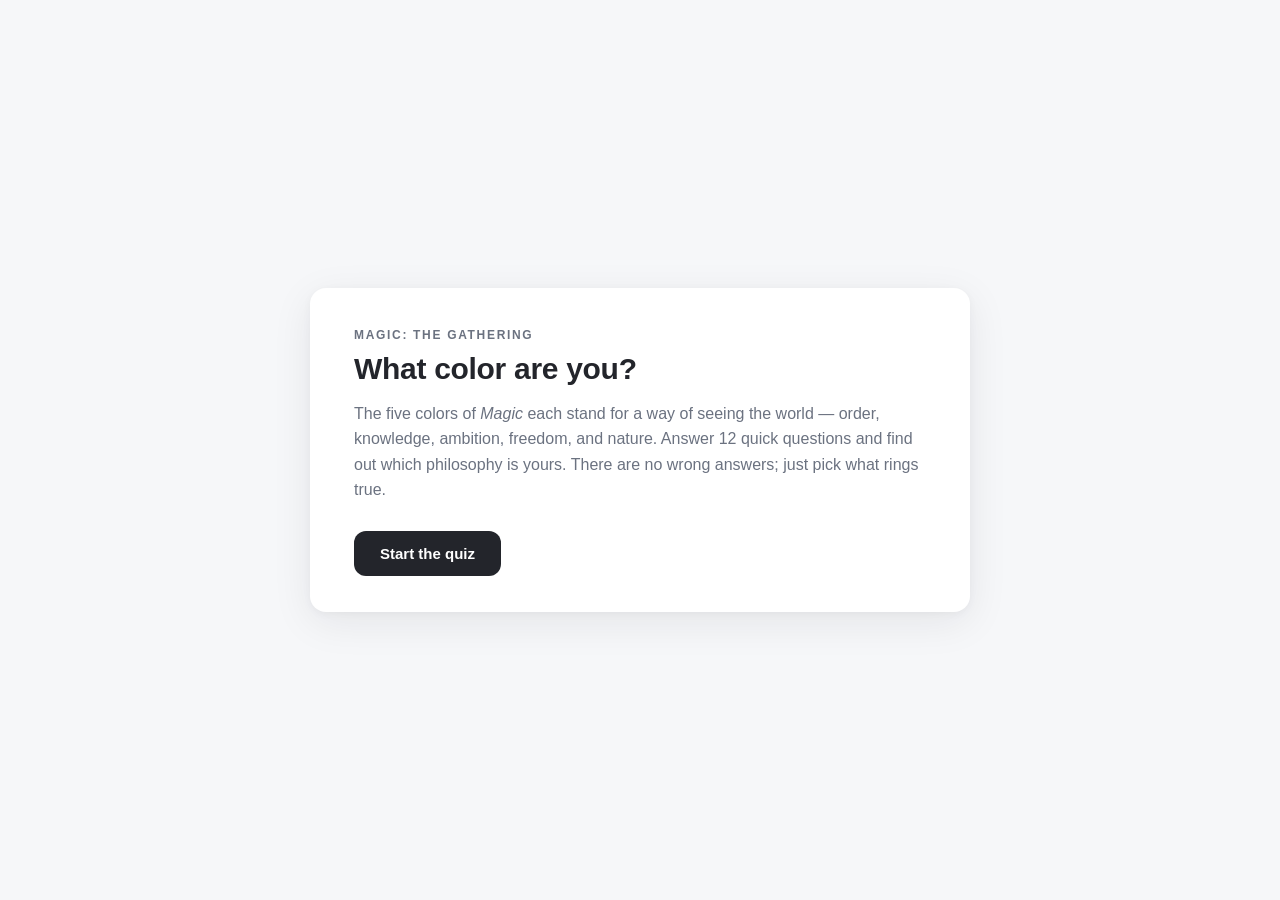
==== index.html @ 5d87f361 "Initial commit" ====
<!DOCTYPE html>
<html lang="en">
<head>
<meta charset="UTF-8">
<meta name="viewport" content="width=device-width, initial-scale=1.0">
<title>What Color Are You? — A Magic: The Gathering Quiz</title>
<style>
  :root {
    --w: #d4af37;   /* White  -> gold */
    --u: #3a7cc4;   /* Blue   */
    --b: #4b4554;   /* Black  -> slate-purple */
    --r: #cb4b3e;   /* Red    */
    --g: #3fa463;   /* Green  */
    --ink: #23252b;
    --muted: #6b7280;
    --line: #e7e8ec;
    --bg: #f6f7f9;
    --card: #ffffff;
    --radius: 16px;
    --shadow: 0 10px 40px rgba(20,23,33,0.08), 0 2px 8px rgba(20,23,33,0.04);
  }

  * { box-sizing: border-box; }

  html, body {
    margin: 0;
    padding: 0;
    background: var(--bg);
    color: var(--ink);
    font-family: -apple-system, BlinkMacSystemFont, "Segoe UI", Roboto, Helvetica, Arial, sans-serif;
    -webkit-font-smoothing: antialiased;
  }

  .wrap {
    min-height: 100vh;
    display: flex;
    align-items: center;
    justify-content: center;
    padding: 40px 20px;
  }

  .card {
    width: 100%;
    max-width: 660px;
    background: var(--card);
    border-radius: var(--radius);
    box-shadow: var(--shadow);
    padding: 40px 44px 36px;
    overflow: hidden;
  }

  .eyebrow {
    font-size: 12px;
    letter-spacing: 0.14em;
    text-transform: uppercase;
    color: var(--muted);
    font-weight: 600;
    margin: 0 0 10px;
  }

  h1 {
    font-size: 30px;
    line-height: 1.15;
    margin: 0 0 14px;
    letter-spacing: -0.01em;
  }

  .lede {
    font-size: 16px;
    line-height: 1.6;
    color: var(--muted);
    margin: 0 0 28px;
  }

  .btn {
    display: inline-block;
    border: none;
    cursor: pointer;
    font: inherit;
    font-weight: 600;
    border-radius: 12px;
    transition: transform .12s ease, box-shadow .12s ease, background .15s ease, border-color .15s ease;
  }

  .btn-primary {
    background: var(--ink);
    color: #fff;
    padding: 14px 26px;
    font-size: 15px;
  }
  .btn-primary:hover { transform: translateY(-1px); box-shadow: 0 8px 20px rgba(20,23,33,0.18); }

  .btn-ghost {
    background: transparent;
    color: var(--ink);
    border: 1px solid var(--line);
    padding: 12px 22px;
    font-size: 14px;
  }
  .btn-ghost:hover { border-color: var(--ink); }

  /* progress */
  .progress-head {
    display: flex;
    justify-content: space-between;
    align-items: baseline;
    margin-bottom: 14px;
  }
  .progress-head .count { font-size: 13px; font-weight: 600; color: var(--muted); letter-spacing: .02em; }
  .progress-track {
    height: 6px;
    background: var(--line);
    border-radius: 99px;
    overflow: hidden;
    margin-bottom: 30px;
  }
  .progress-fill {
    height: 100%;
    width: 0%;
    background: linear-gradient(90deg, var(--u), var(--g));
    border-radius: 99px;
    transition: width .35s cubic-bezier(.4,0,.2,1);
  }

  .question {
    font-size: 22px;
    line-height: 1.3;
    margin: 0 0 22px;
    letter-spacing: -0.01em;
  }

  .options { display: flex; flex-direction: column; gap: 10px; }

  .option {
    text-align: left;
    background: #fbfbfc;
    border: 1px solid var(--line);
    border-radius: 12px;
    padding: 15px 18px;
    font-size: 15.5px;
    line-height: 1.45;
    color: var(--ink);
    cursor: pointer;
    transition: border-color .14s ease, background .14s ease, transform .08s ease;
  }
  .option:hover { border-color: var(--ink); background: #fff; }
  .option:active { transform: scale(.992); }

  .back-row { margin-top: 24px; }
  .back-link {
    background: none; border: none; cursor: pointer; font: inherit;
    color: var(--muted); font-size: 14px; padding: 4px 0;
  }
  .back-link:hover { color: var(--ink); }
  .back-link[disabled] { opacity: .35; cursor: default; }

  /* fade animation */
  .fade { animation: fade .32s ease; }
  @keyframes fade { from { opacity: 0; transform: translateY(8px);} to { opacity: 1; transform: none; } }

  /* results */
  .result-swatches { display: flex; gap: 12px; margin: 4px 0 22px; }
  .swatch {
    width: 56px; height: 56px; border-radius: 14px;
    box-shadow: inset 0 0 0 1px rgba(0,0,0,.06);
    display: flex; align-items: center; justify-content: center;
    color: #fff; font-weight: 700; font-size: 22px;
  }
  .swatch.w { color: #6b531a; }  /* gold needs dark glyph */

  .result-kicker { font-size: 13px; letter-spacing:.12em; text-transform: uppercase; color: var(--muted); font-weight:600; margin:0 0 8px;}
  .result-title { font-size: 28px; margin: 0 0 16px; line-height: 1.2; }
  .result-body { font-size: 16px; line-height: 1.65; color: #3a3d45; margin: 0 0 14px; }
  .result-body strong { color: var(--ink); }

  .bars { margin: 26px 0 30px; display: flex; flex-direction: column; gap: 12px; }
  .bar-row { display: grid; grid-template-columns: 64px 1fr 42px; align-items: center; gap: 12px; }
  .bar-label { font-size: 13px; font-weight: 600; color: var(--ink); }
  .bar-track { height: 10px; background: var(--line); border-radius: 99px; overflow: hidden; }
  .bar-fill { height: 100%; width: 0; border-radius: 99px; transition: width .7s cubic-bezier(.2,.7,.2,1); }
  .bar-pct { font-size: 13px; color: var(--muted); text-align: right; font-variant-numeric: tabular-nums; }

  .footnote { font-size: 13px; color: var(--muted); line-height: 1.55; margin: 22px 0 0; }

  @media (max-width: 520px) {
    .card { padding: 30px 24px 28px; }
    h1 { font-size: 25px; }
    .question { font-size: 20px; }
    .bar-row { grid-template-columns: 54px 1fr 40px; }
  }
</style>
</head>
<body>
<div class="wrap">
  <main class="card" id="card"></main>
</div>

<script>
/* ---------- Color metadata ---------- */
const COLORS = {
  W: { name: "White", varc: "--w", hex: "#d4af37", glyph: "☀",
       creed: "Peace and prosperity through order, morality, and the group.",
       blurb: "You believe the world can be better than it is, and that the way there is putting the needs of the group ahead of your own. You value morality, fairness, structure, and community — a society where no one is left to suffer." },
  U: { name: "Blue", varc: "--u", hex: "#3a7cc4", glyph: "✶",
       creed: "Perfection through knowledge and self-improvement.",
       blurb: "You believe people are what they choose to become, and that knowledge is the path there. You prize learning, careful thought, and doing things right over doing them fast. Give you enough information and time, and you can solve almost anything." },
  B: { name: "Black", varc: "--b", hex: "#4b4554", glyph: "✦",
       creed: "Power through ruthless self-interest — be your own champion.",
       blurb: "You see the world clearly and pragmatically: no one will look out for you like you will. You believe in merit, ambition, and seizing opportunity without fear. You're willing to do what others won't to get what you want." },
  R: { name: "Red", varc: "--r", hex: "#cb4b3e", glyph: "✷",
       creed: "Freedom and fulfillment through emotion, impulse, and action.",
       blurb: "You believe a life worth living is one lived fully — listen to what you feel and act on it. You value passion, freedom, spontaneity, and loyalty to the people you love. You'd rather have high highs and low lows than feel nothing at all." },
  G: { name: "Green", varc: "--g", hex: "#3fa463", glyph: "❧",
       creed: "Acceptance of nature as it is; find and fulfill your role.",
       blurb: "You believe the world is already whole, and wisdom is accepting it rather than fighting it. You trust instinct, tradition, and your place in something larger than yourself. You've found your answers — now you live them." }
};
const ORDER = ["W","U","B","R","G"];

/* ---------- Questions (each option scores exactly one color) ---------- */
const QUESTIONS = [
  { q: "What's the surest path to a good life?",
    a: [
      ["W","Build a fair society where everyone's needs are met."],
      ["U","Learn all you can and become the best version of yourself."],
      ["B","Gain the power to live entirely on your own terms."],
      ["R","Follow your passions and squeeze every drop out of each day."],
      ["G","Find your natural place in the world and fulfill it."]
    ]},
  { q: "Facing a big decision, you tend to...",
    a: [
      ["U","Research every option carefully before you commit."],
      ["R","Trust your gut and act now."],
      ["W","Weigh what's right and what the rules say."],
      ["G","Go with what feels natural and true to you."],
      ["B","Pick whatever moves you closest to what you want."]
    ]},
  { q: "What do you believe shapes who a person becomes?",
    a: [
      ["U","A blank slate — you become whoever you choose to be."],
      ["G","An inborn nature and a role you grow into."],
      ["B","Sheer will — you are whatever you fight to become."],
      ["W","Your choices, guided by right and wrong."],
      ["R","What you feel and do in the moment."]
    ]},
  { q: "Other people are best thought of as...",
    a: [
      ["W","A community we're all responsible for."],
      ["B","Looking out for themselves — as everyone should."],
      ["G","Threads in one interconnected web of life."],
      ["R","People to connect with and share experiences."],
      ["U","Minds full of knowledge and untapped potential."]
    ]},
  { q: "Your honest feeling about rules is...",
    a: [
      ["W","Necessary — they keep everyone safe and fair."],
      ["R","Mostly obstacles between you and a full life."],
      ["B","Useful when they serve me, ignorable when they don't."],
      ["U","Good, as long as they make the system work better."],
      ["G","I trust natural order over rules imposed by people."]
    ]},
  { q: "How do you feel about change?",
    a: [
      ["G","The world is fine as it is; change should be slow and natural."],
      ["U","Change is how we improve toward something better."],
      ["R","Bring it on — change keeps life exciting."],
      ["B","I'll change whatever gets me ahead."],
      ["W","Change carefully, to make life better for everyone."]
    ]},
  { q: "Your greatest strength is...",
    a: [
      ["U","Knowledge — I can out-think almost any problem."],
      ["R","Speed and the nerve to act."],
      ["W","Discipline and a steady moral compass."],
      ["B","Relentless focus on what I want."],
      ["G","Unshakable certainty about who I am."]
    ]},
  { q: "What worries you most in other people?",
    a: [
      ["W","Recklessness and selfishness."],
      ["U","Acting without thinking it through."],
      ["B","Weakness, and letting others control you."],
      ["G","Arrogance — thinking we can master nature."],
      ["R","Being too afraid to ever truly live."]
    ]},
  { q: "When conflict comes, you...",
    a: [
      ["R","Meet it head-on, right now."],
      ["U","Stay patient — plan and wait for the right moment."],
      ["B","Do whatever it takes to come out ahead."],
      ["W","Resolve it through fair rules and justice."],
      ["G","Rely on strength and what comes naturally."]
    ]},
  { q: "At the very end, what would make a life well-lived?",
    a: [
      ["R","That you lived fully and have great stories to tell."],
      ["W","That you did right by others."],
      ["B","That you achieved exactly what you set out to."],
      ["U","That you reached your full potential."],
      ["G","That you played your part in something larger."]
    ]},
  { q: "Emotions are...",
    a: [
      ["R","The truest guide to what you actually need."],
      ["U","Best kept in check by reason."],
      ["W","Important — but the group comes first."],
      ["B","A tool: useful, but never in charge."],
      ["G","Part of your nature, to be accepted."]
    ]},
  { q: "Your ideal world looks like...",
    a: [
      ["W","A peaceful society free of suffering."],
      ["U","A place where everyone can reach their potential."],
      ["B","One where you're free to become anything."],
      ["R","Full of passion, freedom, and experience."],
      ["G","In harmony — everything in its natural place."]
    ]}
];

/* ---------- State ---------- */
let current = 0;
const answers = new Array(QUESTIONS.length).fill(null);
const card = document.getElementById("card");

/* ---------- Helpers ---------- */
function shuffle(arr){
  const a = arr.slice();
  for(let i=a.length-1;i>0;i--){
    const j = Math.floor(Math.random()*(i+1));
    [a[i],a[j]]=[a[j],a[i]];
  }
  return a;
}

/* ---------- Screens ---------- */
function renderIntro(){
  card.className = "card fade";
  card.innerHTML = `
    <p class="eyebrow">Magic: The Gathering</p>
    <h1>What color are you?</h1>
    <p class="lede">The five colors of <em>Magic</em> each stand for a way of seeing the world — order, knowledge, ambition, freedom, and nature. Answer 12 quick questions and find out which philosophy is yours. There are no wrong answers; just pick what rings true.</p>
    <button class="btn btn-primary" id="start">Start the quiz</button>
  `;
  document.getElementById("start").onclick = () => { current = 0; renderQuestion(); };
}

function renderQuestion(){
  const Q = QUESTIONS[current];
  const opts = shuffle(Q.a);
  const pct = Math.round((current/QUESTIONS.length)*100);
  card.className = "card fade";
  card.innerHTML = `
    <div class="progress-head">
      <span class="count">Question ${current+1} of ${QUESTIONS.length}</span>
    </div>
    <div class="progress-track"><div class="progress-fill" style="width:${pct}%"></div></div>
    <h2 class="question">${Q.q}</h2>
    <div class="options" id="opts"></div>
    <div class="back-row">
      <button class="back-link" id="back" ${current===0?'disabled':''}>&larr; Back</button>
    </div>
  `;
  const box = document.getElementById("opts");
  opts.forEach(([color,text]) => {
    const b = document.createElement("button");
    b.className = "option";
    b.textContent = text;
    if (answers[current] === color) b.style.borderColor = "var(--ink)";
    b.onclick = () => {
      answers[current] = color;
      if (current < QUESTIONS.length - 1){ current++; renderQuestion(); }
      else { renderResult(); }
    };
    box.appendChild(b);
  });
  document.getElementById("back").onclick = () => {
    if (current > 0){ current--; renderQuestion(); }
  };
}

/* ---------- Scoring & result logic ---------- */
function tally(){
  const scores = { W:0,U:0,B:0,R:0,G:0 };
  answers.forEach(c => { if(c) scores[c]++; });
  return scores;
}

function classify(scores){
  // sorted descending, stable by ORDER for ties
  const ranked = ORDER.slice().sort((x,y) => scores[y]-scores[x]);
  const c1 = ranked[0], c2 = ranked[1];
  const s1 = scores[c1], s2 = scores[c2];
  const gap = s1 - s2;
  let mode;
  if (gap >= 4) mode = "single";
  else if (gap <= 1) mode = "dual";
  else mode = "primary";           // gap of 2 or 3
  return { ranked, c1, c2, s1, s2, gap, mode };
}

function renderResult(){
  const scores = tally();
  const total = QUESTIONS.length;
  const { ranked, c1, c2, mode } = classify(scores);
  const C1 = COLORS[c1], C2 = COLORS[c2];

  let kicker, title, body;
  if (mode === "single"){
    kicker = "Your color is";
    title = `${C1.name}`;
    body = `<p class="result-body">${C1.blurb}</p>
            <p class="result-body"><strong>${C1.name}'s creed:</strong> ${C1.creed}</p>`;
  } else if (mode === "primary"){
    kicker = "You are primarily";
    title = `${C1.name}, leaning ${C2.name}`;
    body = `<p class="result-body">${C1.blurb}</p>
            <p class="result-body">But you're not purely one color. There's a clear secondary streak of <strong>${C2.name}</strong> in you — ${C2.creed.charAt(0).toLowerCase()+C2.creed.slice(1)} That second voice shapes how your ${C1.name} side plays out.</p>`;
  } else { // dual
    kicker = "You are two colors";
    title = `${C1.name} & ${C2.name}`;
    body = `<p class="result-body">You don't fall cleanly into one philosophy — you genuinely live by two. You're as much <strong>${C1.name}</strong> as you are <strong>${C2.name}</strong>.</p>
            <p class="result-body"><strong>${C1.name}:</strong> ${C1.blurb}</p>
            <p class="result-body"><strong>${C2.name}:</strong> ${C2.blurb}</p>`;
  }

  // swatches for the colors being reported
  const reported = (mode === "single") ? [c1] : [c1, c2];
  const swatches = reported.map(c => {
    const cc = COLORS[c];
    const cls = (c === "W") ? "swatch w" : "swatch";
    return `<div class="${cls}" style="background:${cc.hex}" title="${cc.name}">${cc.glyph}</div>`;
  }).join("");

  // bars for every color
  const bars = ORDER.map(c => {
    const cc = COLORS[c];
    const pct = Math.round((scores[c]/total)*100);
    return `<div class="bar-row">
      <span class="bar-label">${cc.name}</span>
      <div class="bar-track"><div class="bar-fill" data-w="${pct}" style="background:${cc.hex}"></div></div>
      <span class="bar-pct">${pct}%</span>
    </div>`;
  }).join("");

  card.className = "card fade";
  card.innerHTML = `
    <p class="result-kicker">${kicker}</p>
    <h1 class="result-title">${title}</h1>
    <div class="result-swatches">${swatches}</div>
    ${body}
    <div class="bars">${bars}</div>
    <button class="btn btn-ghost" id="retake">Take the quiz again</button>
    <p class="footnote">Based on Mark Rosewater's "My Words" articles describing each color's philosophy. Your full profile is shown above — most people are a blend.</p>
  `;
  // animate bars
  requestAnimationFrame(() => {
    document.querySelectorAll(".bar-fill").forEach(el => {
      el.style.width = el.getAttribute("data-w") + "%";
    });
  });
  document.getElementById("retake").onclick = () => {
    answers.fill(null);
    current = 0;
    renderIntro();
  };
}

/* ---------- Boot ---------- */
renderIntro();
</script>
</body>
</html>
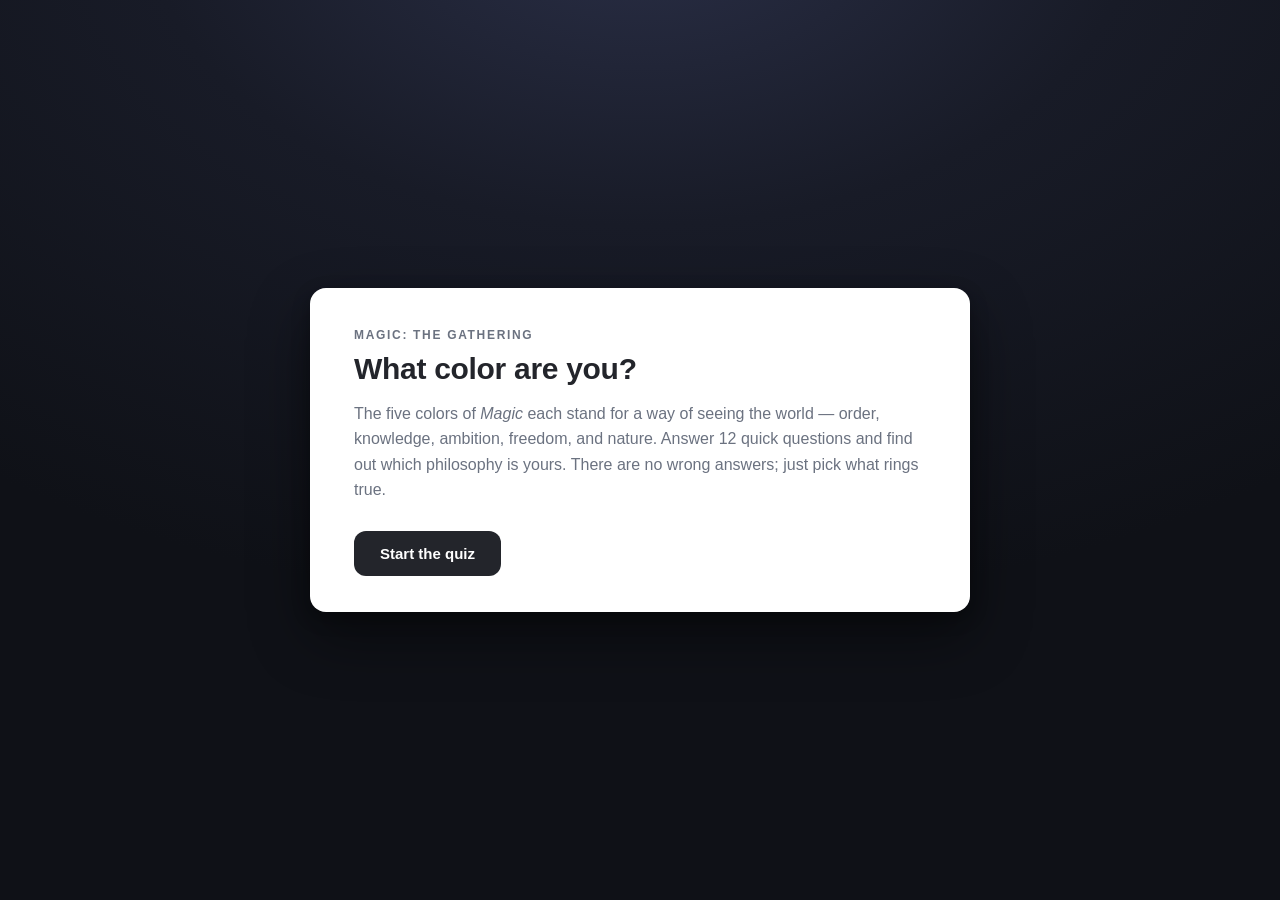
==== commit c5e7dba7: "mtg" ====
--- a/index.html
+++ b/index.html
@@ -17,7 +17,7 @@
     --bg: #f6f7f9;
     --card: #ffffff;
     --radius: 16px;
-    --shadow: 0 10px 40px rgba(20,23,33,0.08), 0 2px 8px rgba(20,23,33,0.04);
+    --shadow: 0 24px 60px rgba(0,0,0,0.45), 0 6px 18px rgba(0,0,0,0.30);
   }
 
   * { box-sizing: border-box; }
@@ -25,7 +25,9 @@
   html, body {
     margin: 0;
     padding: 0;
-    background: var(--bg);
+    min-height: 100%;
+    background: #14161f;
+    background: radial-gradient(1100px 700px at 50% -10%, #2a2f47 0%, #181b27 45%, #0f1117 100%) fixed;
     color: var(--ink);
     font-family: -apple-system, BlinkMacSystemFont, "Segoe UI", Roboto, Helvetica, Arial, sans-serif;
     -webkit-font-smoothing: antialiased;
@@ -132,6 +134,8 @@
   .options { display: flex; flex-direction: column; gap: 10px; }
 
   .option {
+    display: flex;
+    align-items: center;
     text-align: left;
     background: #fbfbfc;
     border: 1px solid var(--line);
@@ -141,10 +145,38 @@
     line-height: 1.45;
     color: var(--ink);
     cursor: pointer;
-    transition: border-color .14s ease, background .14s ease, transform .08s ease;
-  }
-  .option:hover { border-color: var(--ink); background: #fff; }
+    transition: border-color .16s ease, background .16s ease, transform .08s ease, box-shadow .16s ease;
+  }
+  .option:hover { border-color: var(--ink); background: #fff; transform: translateY(-1px); box-shadow: 0 4px 14px rgba(20,23,33,0.06); }
   .option:active { transform: scale(.992); }
+
+  /* glyph slot — collapsed until the answer is chosen, then it expands in the answer's color */
+  .opt-glyph {
+    display: inline-flex;
+    align-items: center;
+    justify-content: center;
+    gap: 4px;
+    width: 0;
+    margin-right: 0;
+    overflow: hidden;
+    opacity: 0;
+    flex: 0 0 auto;
+    font-size: 18px;
+    line-height: 1;
+    transition: width .26s cubic-bezier(.2,.7,.2,1), margin .26s cubic-bezier(.2,.7,.2,1), opacity .2s ease;
+  }
+  .opt-text { flex: 1 1 auto; }
+
+  /* selected (post-pick) state: button adopts the answer's color */
+  .option.selected {
+    border-color: var(--opt-color);
+    background: color-mix(in srgb, var(--opt-color) 13%, #fff);
+    box-shadow: 0 4px 16px color-mix(in srgb, var(--opt-color) 22%, transparent);
+    transform: none;
+  }
+  .option.selected .opt-glyph { width: var(--glyph-w, 24px); margin-right: 11px; opacity: 1; }
+  .option.locked { cursor: default; }
+  .option.locked:not(.selected) { opacity: .5; }
 
   .back-row { margin-top: 24px; }
   .back-link {
@@ -172,21 +204,25 @@
   .result-title { font-size: 28px; margin: 0 0 16px; line-height: 1.2; }
   .result-body { font-size: 16px; line-height: 1.65; color: #3a3d45; margin: 0 0 14px; }
   .result-body strong { color: var(--ink); }
-
-  .bars { margin: 26px 0 30px; display: flex; flex-direction: column; gap: 12px; }
-  .bar-row { display: grid; grid-template-columns: 64px 1fr 42px; align-items: center; gap: 12px; }
-  .bar-label { font-size: 13px; font-weight: 600; color: var(--ink); }
-  .bar-track { height: 10px; background: var(--line); border-radius: 99px; overflow: hidden; }
-  .bar-fill { height: 100%; width: 0; border-radius: 99px; transition: width .7s cubic-bezier(.2,.7,.2,1); }
-  .bar-pct { font-size: 13px; color: var(--muted); text-align: right; font-variant-numeric: tabular-nums; }
+  .result-creed { font-size: 15px; font-style: italic; color: var(--muted); margin: -6px 0 16px; line-height: 1.5; }
+  .result-subhead { font-size: 13px; letter-spacing: .1em; text-transform: uppercase; color: var(--muted); font-weight: 700; margin: 28px 0 10px; padding-top: 18px; border-top: 1px solid var(--line); }
+
+  .radar-wrap { display: flex; justify-content: center; margin: 4px 0 28px; }
+  .radar { width: 100%; max-width: 400px; height: auto; }
+  .radar-data { animation: radarIn .6s cubic-bezier(.2,.7,.2,1) both; }
+  @keyframes radarIn { from { opacity: 0; } to { opacity: 1; } }
 
   .footnote { font-size: 13px; color: var(--muted); line-height: 1.55; margin: 22px 0 0; }
+
+  .result-learn { margin: 4px 0 24px; padding: 16px 18px; background: #fbfbfc; border: 1px solid var(--line); border-radius: 12px; display: flex; flex-direction: column; gap: 8px; }
+  .result-learn .learn-label { font-size: 14px; color: var(--muted); }
+  .result-learn .learn-link { font-size: 15px; font-weight: 600; color: var(--ink); text-decoration: none; width: fit-content; border-bottom: 1px solid var(--line); transition: border-color .14s ease; }
+  .result-learn .learn-link:hover { border-color: var(--ink); }
 
   @media (max-width: 520px) {
     .card { padding: 30px 24px 28px; }
     h1 { font-size: 25px; }
     .question { font-size: 20px; }
-    .bar-row { grid-template-columns: 54px 1fr 40px; }
   }
 </style>
 </head>
@@ -199,126 +235,65 @@
 /* ---------- Color metadata ---------- */
 const COLORS = {
   W: { name: "White", varc: "--w", hex: "#d4af37", glyph: "☀",
+       url: "https://magic.wizards.com/en/news/making-magic/my-words-white",
        creed: "Peace and prosperity through order, morality, and the group.",
-       blurb: "You believe the world can be better than it is, and that the way there is putting the needs of the group ahead of your own. You value morality, fairness, structure, and community — a society where no one is left to suffer." },
+       paras: [
+         "You believe the world doesn't have to be full of suffering — that peace and prosperity are genuinely within reach if people will put the needs of the group ahead of their own. Where others treat human selfishness as a fixed fact, you see a society that can be shaped toward fairness. Faced with almost any situation, your instinct is to ask not \"what do I want?\" but \"what does the group need?\"",
+         "You trust structure to get there: clear rules, a shared sense of right and wrong, and institutions that reward doing good and discourage doing harm. You'd rather raise the floor for everyone than the ceiling for a lucky few, and a stranger you'll never meet still has a real claim on you. You hold yourself to standards even when they cost you something, because cutting a corner \"just this once\" is, to you, a step away from the world you're trying to build.",
+         "Your great strength is conviction paired with preparation — give you time and you can build an answer to almost any problem, and you can lay your head down at night without regret. The flip side is rigidity: your answers are made in advance, so a threat you didn't see coming can catch you flat-footed, and your refusal to do the expedient-but-wrong thing sometimes lets problems you could have ended come back around. Others may read you as controlling or naive; you read it as the honest price of caring about everyone."
+       ],
+       sec: "There's a strong current of White in you as well — a pull toward fairness, structure, and looking after the people who can't look after themselves. It tempers your dominant color with a sense of responsibility to the group and a real discomfort with leaving anyone behind." },
   U: { name: "Blue", varc: "--u", hex: "#3a7cc4", glyph: "✶",
+       url: "https://magic.wizards.com/en/news/making-magic/my-words-blue",
        creed: "Perfection through knowledge and self-improvement.",
-       blurb: "You believe people are what they choose to become, and that knowledge is the path there. You prize learning, careful thought, and doing things right over doing them fast. Give you enough information and time, and you can solve almost anything." },
+       paras: [
+         "You believe people aren't born finished. You become whoever you decide to make of yourself, and the way you get there is by learning. Knowledge is your lever on the world: faced with a choice, your instinct is to gather information, understand how the system actually works, and find the option that holds up best — rather than the one that simply feels right in the moment.",
+         "You're willing to be slow if slow is what it takes to be correct. You'd rather take the extra time, think it all the way through, and account for what everyone else overlooked than move fast and clean up the mess later. You value the people and tools that extend what a mind can do — teachers, books, technology — and you tend to aim for the best version of a thing, not merely a version that works. Where others trust their gut, you trust the work.",
+         "That is exactly your strength: given enough information and time, you can out-think almost any problem and see the structure other people miss. Your weakness is the mirror image — you need that time. Pushed to decide before you're ready, or dragged onto someone else's tempo, you can stall, over-analyze, or watch the window close while you're still weighing your options. Patience is your sharpest edge and, every so often, the trap you fall into."
+       ],
+       sec: "You also carry a clear streak of Blue — a need to understand before you act, and a respect for getting things right over getting them done fast. It makes your dominant color more deliberate, more curious, and a good deal harder to talk into anything you haven't thought through." },
   B: { name: "Black", varc: "--b", hex: "#4b4554", glyph: "✦",
-       creed: "Power through ruthless self-interest — be your own champion.",
-       blurb: "You see the world clearly and pragmatically: no one will look out for you like you will. You believe in merit, ambition, and seizing opportunity without fear. You're willing to do what others won't to get what you want." },
+       url: "https://magic.wizards.com/en/news/making-magic/my-words-black",
+       creed: "Power through self-interest — be your own champion.",
+       paras: [
+         "You see the world without illusions: it's a hard place, no one is truly coming to save you, and the person best equipped to look after your interests is you. You don't find that bleak — you find it clarifying. Everyone deserves a champion, and you've decided to be your own. You believe people should be free to chase what they actually want, instead of shrinking themselves to fit what others expect of them.",
+         "You think in concrete terms: what do I want, what stands in the way, and what do I have to work with — and then you act, without waiting for permission or apologizing for ambition. You'll do the things other people flinch from, spend what has to be spent, and take a calculated risk when the upside is real. You can be loyal, but you don't confuse loyalty with letting yourself be used. Self-reliance, for you, is a kind of integrity: be a burden to no one, and answer for what you do.",
+         "Your strength is freedom from the limits that slow everyone else down — fewer taboos, less hesitation, and a clear eye for the opening others can't bring themselves to take. The danger is that same coin flipped over: the risks you're willing to run don't always pay off, and a refusal to depend on anyone can harden into coldness or tip into isolation. You'd rather own a hard outcome than be handed a safe one — but every now and then the bill for that comes due."
+       ],
+       sec: "There's a real vein of Black in you too — a pragmatic, self-reliant streak that won't wait around to be rescued and isn't ashamed of wanting things. It gives your dominant color teeth: a willingness to act in your own interest and to do what a situation actually demands." },
   R: { name: "Red", varc: "--r", hex: "#cb4b3e", glyph: "✷",
+       url: "https://magic.wizards.com/en/news/making-magic/my-words-red",
        creed: "Freedom and fulfillment through emotion, impulse, and action.",
-       blurb: "You believe a life worth living is one lived fully — listen to what you feel and act on it. You value passion, freedom, spontaneity, and loyalty to the people you love. You'd rather have high highs and low lows than feel nothing at all." },
+       paras: [
+         "You believe a life is measured by whether it was actually lived. Your compass is what you feel — not as something to be suppressed, but as real information about what you need. When something matters to you, the honest response is to act on it, not to talk yourself out of it. You'd rather feel a thing all the way through than go numb to keep yourself safe.",
+         "Freedom is close to sacred for you: freedom to chase what moves you, to change your mind, to live a life that's yours rather than one assembled to other people's specifications. And you're fiercely loyal to the handful of people who are truly yours — the ones who come before any abstract cause. You accept that living this way gets messy, that you'll collide with people and make mistakes, and you've made your peace with that, because the alternative is a lifetime of \"well, it could be worse.\"",
+         "Your strength is momentum and honesty — you act while others are still deliberating, you say the true thing no one else in the room will, and you gather the experiences and connections a more cautious life never reaches. The cost is that you can be short-sighted, doing the thing today that becomes tomorrow's problem. People mistake your spontaneity for recklessness; from the inside it's just a refusal to let fear make your decisions for you. Sometimes that lands you in trouble — and you'd take the trade again."
+       ],
+       sec: "You've also got a strong Red current — a refusal to overthink your way out of living, and a trust in what you feel over what you're told you ought to want. It gives your dominant color heat: quicker to act, more honest about emotion, and more loyal to the people right in front of you." },
   G: { name: "Green", varc: "--g", hex: "#3fa463", glyph: "❧",
+       url: "https://magic.wizards.com/en/news/making-magic/my-words-green",
        creed: "Acceptance of nature as it is; find and fulfill your role.",
-       blurb: "You believe the world is already whole, and wisdom is accepting it rather than fighting it. You trust instinct, tradition, and your place in something larger than yourself. You've found your answers — now you live them." }
+       paras: [
+         "You don't experience the world as something broken that needs fixing. It's already whole, and wisdom is learning to accept it rather than fight it. You trust what was there before all the arguing started — instinct, the things that have grown up over time, the customs that quietly work even when no one can quite explain why. Where others strain to become something new, you're at home being what you already are.",
+         "You think in terms of belonging and role. You're part of something larger than yourself — a community, a lineage, a living whole that holds you up as you help hold it up. You'd rather work with what's actually in front of you than tear everything down chasing a fix that may cost more than the problem it solves. You can make peace with what won't move, including hard truths other people refuse to accept, and that steadiness becomes its own kind of strength when everyone around you is spinning.",
+         "Your strength is certainty: while every other outlook is still searching, you've largely found your answers, and that gives you focus and calm. The weakness folded inside it is that same certainty pushed too far — you can lean so hard on what's familiar that you struggle when it's taken from you, and others may read your acceptance as having given up when you've actually just made peace. You know the difference, even when they don't."
+       ],
+       sec: "There's a grounded streak of Green in you too — a trust in instinct, in what has stood the test of time, and in your place within something bigger than yourself. It steadies your dominant color, trading a little restlessness for acceptance and a longer view." }
 };
 const ORDER = ["W","U","B","R","G"];
 
-/* ---------- Questions (each option scores exactly one color) ---------- */
-const QUESTIONS = [
-  { q: "What's the surest path to a good life?",
-    a: [
-      ["W","Build a fair society where everyone's needs are met."],
-      ["U","Learn all you can and become the best version of yourself."],
-      ["B","Gain the power to live entirely on your own terms."],
-      ["R","Follow your passions and squeeze every drop out of each day."],
-      ["G","Find your natural place in the world and fulfill it."]
-    ]},
-  { q: "Facing a big decision, you tend to...",
-    a: [
-      ["U","Research every option carefully before you commit."],
-      ["R","Trust your gut and act now."],
-      ["W","Weigh what's right and what the rules say."],
-      ["G","Go with what feels natural and true to you."],
-      ["B","Pick whatever moves you closest to what you want."]
-    ]},
-  { q: "What do you believe shapes who a person becomes?",
-    a: [
-      ["U","A blank slate — you become whoever you choose to be."],
-      ["G","An inborn nature and a role you grow into."],
-      ["B","Sheer will — you are whatever you fight to become."],
-      ["W","Your choices, guided by right and wrong."],
-      ["R","What you feel and do in the moment."]
-    ]},
-  { q: "Other people are best thought of as...",
-    a: [
-      ["W","A community we're all responsible for."],
-      ["B","Looking out for themselves — as everyone should."],
-      ["G","Threads in one interconnected web of life."],
-      ["R","People to connect with and share experiences."],
-      ["U","Minds full of knowledge and untapped potential."]
-    ]},
-  { q: "Your honest feeling about rules is...",
-    a: [
-      ["W","Necessary — they keep everyone safe and fair."],
-      ["R","Mostly obstacles between you and a full life."],
-      ["B","Useful when they serve me, ignorable when they don't."],
-      ["U","Good, as long as they make the system work better."],
-      ["G","I trust natural order over rules imposed by people."]
-    ]},
-  { q: "How do you feel about change?",
-    a: [
-      ["G","The world is fine as it is; change should be slow and natural."],
-      ["U","Change is how we improve toward something better."],
-      ["R","Bring it on — change keeps life exciting."],
-      ["B","I'll change whatever gets me ahead."],
-      ["W","Change carefully, to make life better for everyone."]
-    ]},
-  { q: "Your greatest strength is...",
-    a: [
-      ["U","Knowledge — I can out-think almost any problem."],
-      ["R","Speed and the nerve to act."],
-      ["W","Discipline and a steady moral compass."],
-      ["B","Relentless focus on what I want."],
-      ["G","Unshakable certainty about who I am."]
-    ]},
-  { q: "What worries you most in other people?",
-    a: [
-      ["W","Recklessness and selfishness."],
-      ["U","Acting without thinking it through."],
-      ["B","Weakness, and letting others control you."],
-      ["G","Arrogance — thinking we can master nature."],
-      ["R","Being too afraid to ever truly live."]
-    ]},
-  { q: "When conflict comes, you...",
-    a: [
-      ["R","Meet it head-on, right now."],
-      ["U","Stay patient — plan and wait for the right moment."],
-      ["B","Do whatever it takes to come out ahead."],
-      ["W","Resolve it through fair rules and justice."],
-      ["G","Rely on strength and what comes naturally."]
-    ]},
-  { q: "At the very end, what would make a life well-lived?",
-    a: [
-      ["R","That you lived fully and have great stories to tell."],
-      ["W","That you did right by others."],
-      ["B","That you achieved exactly what you set out to."],
-      ["U","That you reached your full potential."],
-      ["G","That you played your part in something larger."]
-    ]},
-  { q: "Emotions are...",
-    a: [
-      ["R","The truest guide to what you actually need."],
-      ["U","Best kept in check by reason."],
-      ["W","Important — but the group comes first."],
-      ["B","A tool: useful, but never in charge."],
-      ["G","Part of your nature, to be accepted."]
-    ]},
-  { q: "Your ideal world looks like...",
-    a: [
-      ["W","A peaceful society free of suffering."],
-      ["U","A place where everyone can reach their potential."],
-      ["B","One where you're free to become anything."],
-      ["R","Full of passion, freedom, and experience."],
-      ["G","In harmony — everything in its natural place."]
-    ]}
-];
+/* ---------- Questions ----------
+   The questions live in an external file: questions.json
+   They are loaded at startup by loadQuestions() at the bottom of this script.
+   Each question is { "q": "...", "options": [ ... ] } where each option awards
+   either one color { "color": "W", "text": "..." } or two at once (an allied-pair
+   answer) { "colors": ["W","U"], "text": "..." }.
+   Colors are W (White), U (Blue), B (Black), R (Red), G (Green). */
+let QUESTIONS = [];
 
 /* ---------- State ---------- */
 let current = 0;
-const answers = new Array(QUESTIONS.length).fill(null);
+let answers = [];   // sized to the number of questions once they load
 const card = document.getElementById("card");
 
 /* ---------- Helpers ---------- */
@@ -345,7 +320,7 @@
 
 function renderQuestion(){
   const Q = QUESTIONS[current];
-  const opts = shuffle(Q.a);
+  const opts = shuffle(Q.options);
   const pct = Math.round((current/QUESTIONS.length)*100);
   card.className = "card fade";
   card.innerHTML = `
@@ -360,15 +335,26 @@
     </div>
   `;
   const box = document.getElementById("opts");
-  opts.forEach(([color,text]) => {
+  let transitioning = false;   // block double-clicks during the reveal-then-advance pause
+
+  opts.forEach(opt => {
     const b = document.createElement("button");
     b.className = "option";
-    b.textContent = text;
-    if (answers[current] === color) b.style.borderColor = "var(--ink)";
+    b.innerHTML = `<span class="opt-glyph" aria-hidden="true"></span><span class="opt-text"></span>`;
+    b.querySelector(".opt-text").textContent = opt.text;
+    // if returning to an already-answered question, show its chosen color again
+    if (answers[current] === opt) styleSelected(b, opt);
     b.onclick = () => {
-      answers[current] = color;
-      if (current < QUESTIONS.length - 1){ current++; renderQuestion(); }
-      else { renderResult(); }
+      if (transitioning) return;
+      answers[current] = opt;
+      // lock the set, light up the chosen answer in its color, then move on
+      box.querySelectorAll(".option").forEach(el => el.classList.add("locked"));
+      styleSelected(b, opt);
+      transitioning = true;
+      setTimeout(() => {
+        if (current < QUESTIONS.length - 1){ current++; renderQuestion(); }
+        else { renderResult(); }
+      }, 340);
     };
     box.appendChild(b);
   });
@@ -377,49 +363,124 @@
   };
 }
 
+// Which color(s) an option awards (single-color or an allied pair on Q1)
+function optColors(opt){ return Array.isArray(opt.colors) ? opt.colors : [opt.color]; }
+
+// Apply the chosen answer's color + glyph to its button
+function styleSelected(button, opt){
+  const cols = optColors(opt);
+  button.classList.add("selected");
+  button.style.setProperty("--opt-color", COLORS[cols[0]].hex);
+  button.style.setProperty("--glyph-w", cols.length > 1 ? "46px" : "24px");
+  if (cols.length > 1){
+    const h1 = COLORS[cols[0]].hex, h2 = COLORS[cols[1]].hex;
+    button.style.background = `linear-gradient(90deg, color-mix(in srgb, ${h1} 14%, #fff), color-mix(in srgb, ${h2} 14%, #fff))`;
+    button.style.borderColor = h2;
+  }
+  const g = button.querySelector(".opt-glyph");
+  g.innerHTML = cols.map(c => `<span style="color:${COLORS[c].hex}">${COLORS[c].glyph}</span>`).join("");
+}
+
 /* ---------- Scoring & result logic ---------- */
 function tally(){
   const scores = { W:0,U:0,B:0,R:0,G:0 };
-  answers.forEach(c => { if(c) scores[c]++; });
+  // Each answer is the chosen option object. It either awards one color
+  // ({color:"W"}) or two at once ({colors:["W","U"]} — an allied-pair answer).
+  answers.forEach(opt => {
+    if(!opt) return;
+    if(Array.isArray(opt.colors)) opt.colors.forEach(c => { if(c in scores) scores[c]++; });
+    else if(opt.color in scores) scores[opt.color]++;
+  });
   return scores;
 }
 
 function classify(scores){
-  // sorted descending, stable by ORDER for ties
-  const ranked = ORDER.slice().sort((x,y) => scores[y]-scores[x]);
+  // sorted descending; exact ties broken randomly (shuffle before the stable sort)
+  const ranked = shuffle(ORDER).sort((x,y) => scores[y]-scores[x]);
   const c1 = ranked[0], c2 = ranked[1];
   const s1 = scores[c1], s2 = scores[c2];
-  const gap = s1 - s2;
+  const total = ORDER.reduce((a,c) => a + scores[c], 0) || 1;
   let mode;
-  if (gap >= 4) mode = "single";
-  else if (gap <= 1) mode = "dual";
-  else mode = "primary";           // gap of 2 or 3
-  return { ranked, c1, c2, s1, s2, gap, mode };
+  if (s1 === s2)                 mode = "equal";    // genuine tie at the top → two co-equal colors
+  else if (s2 / total < 0.18)    mode = "single";   // runner-up barely registers (<~18%) → one color
+  else                           mode = "dominant"; // clear winner with a meaningful second → dominant + secondary
+  return { ranked, c1, c2, s1, s2, total, mode };
+}
+
+// Build an SVG spider/radar chart of the full color profile.
+// Radius is normalized so the leading color reaches the rim; labels show share of all answers.
+function radarSVG(scores, topColor){
+  const cx = 190, cy = 158, R = 88, labelR = R + 22;
+  const max = Math.max(1, ...ORDER.map(c => scores[c]));
+  const total = ORDER.reduce((a,c) => a + scores[c], 0) || 1;
+  const ang = i => (-90 + i * 72) * Math.PI / 180;          // start at top, go clockwise
+  const pt = (i, rad) => [cx + rad * Math.cos(ang(i)), cy + rad * Math.sin(ang(i))];
+  const fmt = ([x,y]) => `${x.toFixed(1)},${y.toFixed(1)}`;
+
+  let grid = "";
+  [0.25, 0.5, 0.75, 1].forEach(level => {
+    grid += `<polygon points="${ORDER.map((_,i)=>fmt(pt(i, R*level))).join(" ")}" fill="none" stroke="var(--line)" stroke-width="1"/>`;
+  });
+  let spokes = "";
+  ORDER.forEach((_,i) => {
+    const [x,y] = pt(i, R);
+    spokes += `<line x1="${cx}" y1="${cy}" x2="${x.toFixed(1)}" y2="${y.toFixed(1)}" stroke="var(--line)" stroke-width="1"/>`;
+  });
+  const dataPts = ORDER.map((c,i) => fmt(pt(i, R * (scores[c] / max)))).join(" ");
+  let dots = "", labels = "";
+  ORDER.forEach((c,i) => {
+    const cc = COLORS[c];
+    const [dx,dy] = pt(i, R * (scores[c] / max));
+    dots += `<circle cx="${dx.toFixed(1)}" cy="${dy.toFixed(1)}" r="4.5" fill="${cc.hex}" stroke="#fff" stroke-width="1.5"/>`;
+    const [lx,ly] = pt(i, labelR);
+    const anchor = Math.abs(lx - cx) < 6 ? "middle" : (lx > cx ? "start" : "end");
+    const pct = Math.round(scores[c] / total * 100);
+    labels += `<text x="${lx.toFixed(1)}" y="${ly.toFixed(1)}" text-anchor="${anchor}" dominant-baseline="middle" font-size="12.5" font-weight="600" fill="var(--ink)">${cc.name} <tspan fill="var(--muted)" font-weight="500">${pct}%</tspan></text>`;
+  });
+  const fill = COLORS[topColor].hex;
+  return `<svg viewBox="0 0 380 312" class="radar" role="img" aria-label="Your color profile across White, Blue, Black, Red, and Green">
+    ${grid}
+    ${spokes}
+    <polygon class="radar-data" points="${dataPts}" fill="${fill}" fill-opacity="0.18" stroke="${fill}" stroke-opacity="0.75" stroke-width="2" stroke-linejoin="round"/>
+    ${dots}
+    ${labels}
+  </svg>`;
 }
 
 function renderResult(){
   const scores = tally();
-  const total = QUESTIONS.length;
+  // Denominator is the actual total points awarded, not the question count —
+  // allied-pair answers award 2 points, so scores no longer sum to QUESTIONS.length.
+  const total = ORDER.reduce((s,c) => s + scores[c], 0) || 1;
   const { ranked, c1, c2, mode } = classify(scores);
   const C1 = COLORS[c1], C2 = COLORS[c2];
+
+  // render an array of paragraph strings as <p class="result-body"> blocks
+  const paras = arr => arr.map(p => `<p class="result-body">${p}</p>`).join("");
 
   let kicker, title, body;
   if (mode === "single"){
     kicker = "Your color is";
-    title = `${C1.name}`;
-    body = `<p class="result-body">${C1.blurb}</p>
-            <p class="result-body"><strong>${C1.name}'s creed:</strong> ${C1.creed}</p>`;
-  } else if (mode === "primary"){
-    kicker = "You are primarily";
-    title = `${C1.name}, leaning ${C2.name}`;
-    body = `<p class="result-body">${C1.blurb}</p>
-            <p class="result-body">But you're not purely one color. There's a clear secondary streak of <strong>${C2.name}</strong> in you — ${C2.creed.charAt(0).toLowerCase()+C2.creed.slice(1)} That second voice shapes how your ${C1.name} side plays out.</p>`;
-  } else { // dual
-    kicker = "You are two colors";
+    title = C1.name;
+    body = `<p class="result-creed">${C1.creed}</p>
+            ${paras(C1.paras)}`;
+  } else if (mode === "dominant"){
+    kicker = "Your dominant color is";
+    title = C1.name;
+    body = `<p class="result-creed">${C1.creed}</p>
+            ${paras(C1.paras)}
+            <p class="result-subhead">Your secondary color — ${C2.name}</p>
+            ${paras([C2.sec])}`;
+  } else { // equal
+    kicker = "You are two colors, in equal measure";
     title = `${C1.name} & ${C2.name}`;
-    body = `<p class="result-body">You don't fall cleanly into one philosophy — you genuinely live by two. You're as much <strong>${C1.name}</strong> as you are <strong>${C2.name}</strong>.</p>
-            <p class="result-body"><strong>${C1.name}:</strong> ${C1.blurb}</p>
-            <p class="result-body"><strong>${C2.name}:</strong> ${C2.blurb}</p>`;
+    body = `<p class="result-body">Your top two colors came out tied — you don't fall cleanly into one philosophy, but genuinely live by two. Here's each of them in full.</p>
+            <p class="result-subhead">${C1.name}</p>
+            <p class="result-creed">${C1.creed}</p>
+            ${paras(C1.paras)}
+            <p class="result-subhead">${C2.name}</p>
+            <p class="result-creed">${C2.creed}</p>
+            ${paras(C2.paras)}`;
   }
 
   // swatches for the colors being reported
@@ -430,16 +491,17 @@
     return `<div class="${cls}" style="background:${cc.hex}" title="${cc.name}">${cc.glyph}</div>`;
   }).join("");
 
-  // bars for every color
-  const bars = ORDER.map(c => {
-    const cc = COLORS[c];
-    const pct = Math.round((scores[c]/total)*100);
-    return `<div class="bar-row">
-      <span class="bar-label">${cc.name}</span>
-      <div class="bar-track"><div class="bar-fill" data-w="${pct}" style="background:${cc.hex}"></div></div>
-      <span class="bar-pct">${pct}%</span>
+  // spider/radar chart of the full color profile
+  const radar = radarSVG(scores, c1);
+
+  // "learn more" links to Mark Rosewater's full article for each reported color
+  const learnLinks = reported.map(c =>
+    `<a class="learn-link" href="${COLORS[c].url}" target="_blank" rel="noopener">${COLORS[c].name}'s philosophy →</a>`
+  ).join("");
+  const learnMore = `<div class="result-learn">
+      <span class="learn-label">If you'd like to learn more about ${reported.length > 1 ? "your colors" : "your color"}:</span>
+      ${learnLinks}
     </div>`;
-  }).join("");
 
   card.className = "card fade";
   card.innerHTML = `
@@ -447,16 +509,12 @@
     <h1 class="result-title">${title}</h1>
     <div class="result-swatches">${swatches}</div>
     ${body}
-    <div class="bars">${bars}</div>
+    <p class="result-subhead">Your full profile</p>
+    <div class="radar-wrap">${radar}</div>
+    ${learnMore}
     <button class="btn btn-ghost" id="retake">Take the quiz again</button>
-    <p class="footnote">Based on Mark Rosewater's "My Words" articles describing each color's philosophy. Your full profile is shown above — most people are a blend.</p>
+    <p class="footnote">Based on Mark Rosewater's "My Words" articles describing each color's philosophy. The chart shows your share of answers across all five colors — most people are a blend.</p>
   `;
-  // animate bars
-  requestAnimationFrame(() => {
-    document.querySelectorAll(".bar-fill").forEach(el => {
-      el.style.width = el.getAttribute("data-w") + "%";
-    });
-  });
   document.getElementById("retake").onclick = () => {
     answers.fill(null);
     current = 0;
@@ -465,7 +523,33 @@
 }
 
 /* ---------- Boot ---------- */
-renderIntro();
+function renderLoadError(){
+  card.className = "card fade";
+  card.innerHTML = `
+    <p class="eyebrow">Magic: The Gathering</p>
+    <h1>Couldn't load the questions</h1>
+    <p class="lede">The quiz reads its questions from <strong>questions.json</strong>, and the browser blocked that file from loading. This happens when you open <code>index.html</code> directly from your hard drive (a <code>file://</code> address) — browsers don't allow local pages to fetch other local files for security reasons.</p>
+    <p class="lede">To run it, serve the folder over a tiny local web server. From this folder, run:<br>
+    <code>python -m http.server</code><br>
+    then open <code>http://localhost:8000</code> in your browser. (Published to GitHub Pages or any web host, it just works.)</p>
+  `;
+}
+
+async function loadQuestions(){
+  try {
+    const res = await fetch("questions.json", { cache: "no-store" });
+    if (!res.ok) throw new Error("HTTP " + res.status);
+    const data = await res.json();
+    QUESTIONS = data.questions;
+    answers = new Array(QUESTIONS.length).fill(null);
+    renderIntro();
+  } catch (err) {
+    console.error("Failed to load questions.json:", err);
+    renderLoadError();
+  }
+}
+
+loadQuestions();
 </script>
 </body>
 </html>
